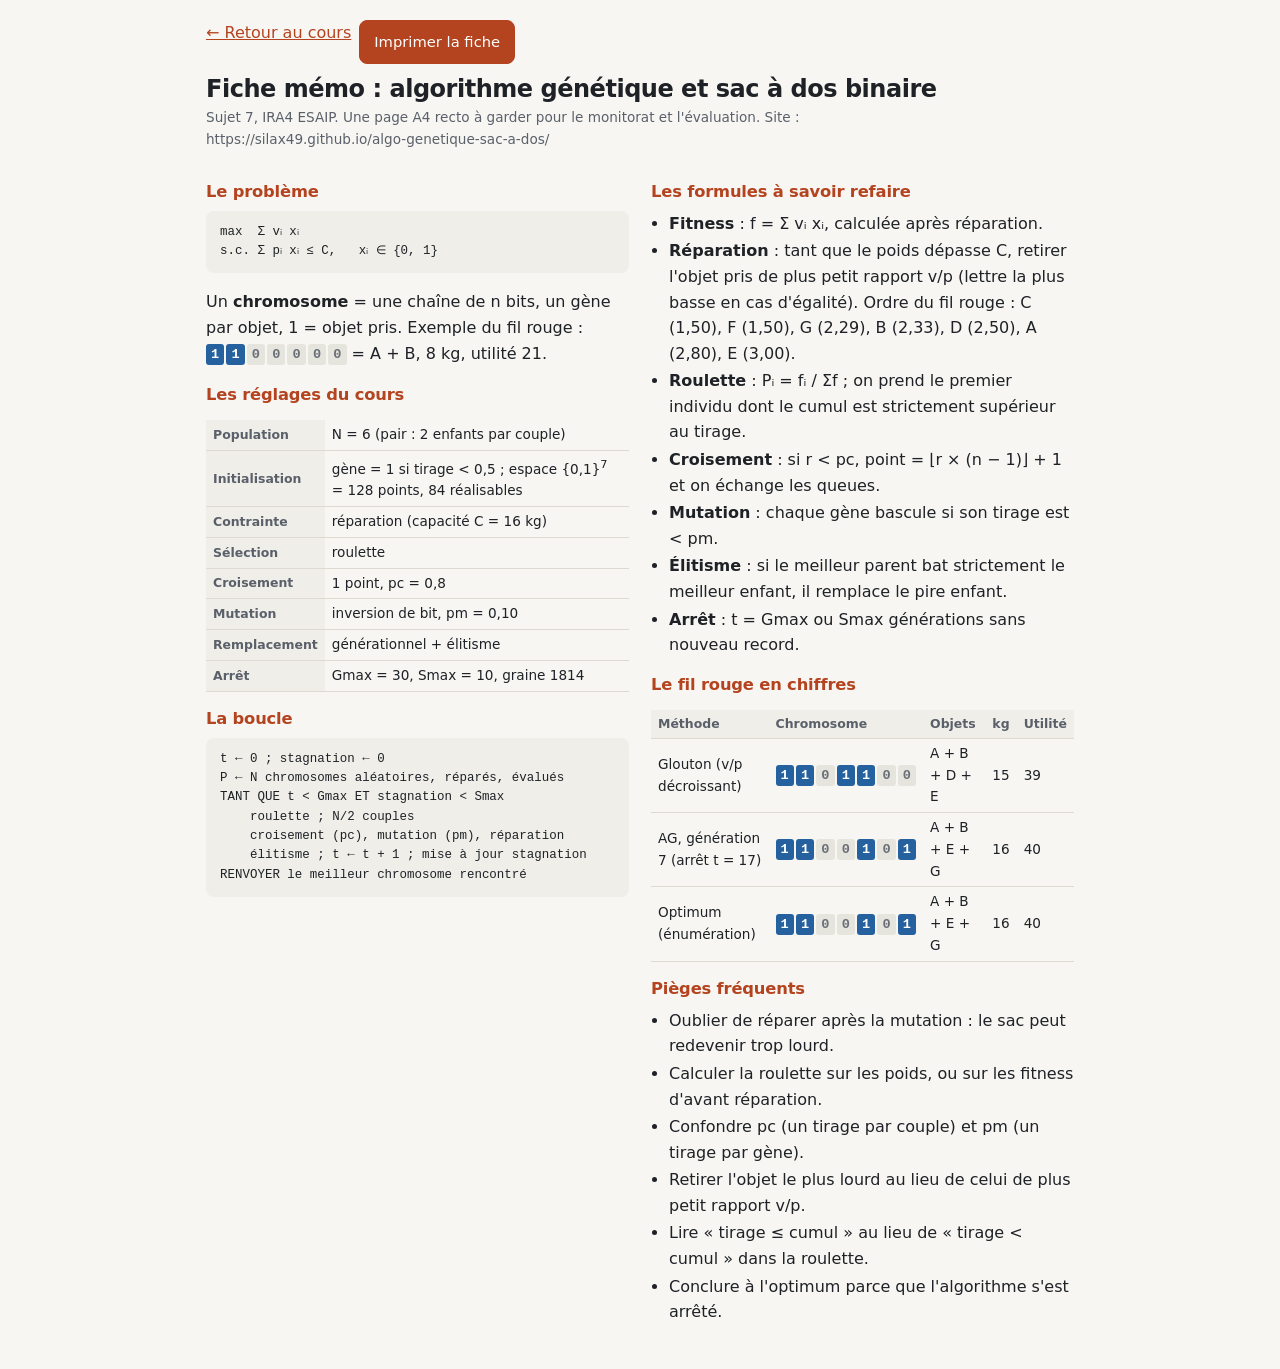
==== memo.html @ 8f65170e "Semaine 47 : fiche mémo imprimable et Word v2026-11-19 - memo.html : fiche d'une page A4, chiffres c" ====
<!doctype html>
<html lang="fr">
<head>
<meta charset="utf-8">
<meta name="viewport" content="width=device-width, initial-scale=1">
<title>Fiche mémo AG</title>
<meta name="description" content="Fiche mémo imprimable : algorithme génétique sur le sac à dos binaire (ESAIP, IRA4, sujet 7).">
<link rel="stylesheet" href="style.css">
<style>
.memo{max-width:900px;margin:0 auto;padding:20px 16px 40px}
.memo h1{font-size:1.5rem;margin:0 0 4px}
.memo .sous{color:var(--muted);font-size:.85rem;margin:0 0 14px}
.memo h2{font-size:1.02rem;margin:14px 0 6px;color:var(--accent)}
.memo .cols{display:grid;grid-template-columns:minmax(0,1fr) minmax(0,1fr);gap:0 22px}.memo .cols>div{min-width:0}.memo pre.algo{white-space:pre-wrap}
@media (max-width:700px){.memo .cols{grid-template-columns:1fr}}
.memo ul{margin:4px 0;padding-left:18px}.memo li{margin:2px 0}
.memo table{font-size:.85rem}.memo td,.memo th{padding:4px 7px;white-space:normal}
.memo pre.algo{font-size:.78rem;margin:6px 0}
.memo .barre{display:flex;flex-wrap:wrap;gap:8px;margin:0 0 12px}
@media print{
  @page{size:A4;margin:11mm}
  body{background:#fff;color:#000;font-size:10.5px;line-height:1.35}
  .memo{padding:0;max-width:none}.memo .barre{display:none}
  .memo h1{font-size:16px}.memo h2{font-size:12px;margin:8px 0 3px;color:#000}
  .memo .cols{grid-template-columns:1fr 1fr;gap:0 14px}
  .memo table{font-size:9.5px}.memo pre.algo{font-size:8.5px;background:#f2f2f2;padding:6px 8px}
  .chrom i{width:1.2em;height:1.35em}
  a{color:#000;text-decoration:none}
}
</style>
</head>
<body>
<main class="memo">
  <div class="barre"><a href="index.html">← Retour au cours</a><button type="button" class="p" onclick="window.print()">Imprimer la fiche</button></div>
  <h1>Fiche mémo : algorithme génétique et sac à dos binaire</h1>
  <p class="sous">Sujet 7, IRA4 ESAIP. Une page A4 recto à garder pour le monitorat et l'évaluation. Site : https://silax49.github.io/algo-genetique-sac-a-dos/</p>

  <div class="cols">
  <div>
    <h2>Le problème</h2>
    <pre class="algo">max  Σ vᵢ xᵢ
s.c. Σ pᵢ xᵢ ≤ C,   xᵢ ∈ {0, 1}</pre>
    <p>Un <b>chromosome</b> = une chaîne de n bits, un gène par objet, 1 = objet pris. Exemple du fil rouge : <span id="mEx"></span>.</p>

    <h2>Les réglages du cours</h2>
    <div class="tab"><table id="mReg"></table></div>

    <h2>La boucle</h2>
    <pre class="algo">t ← 0 ; stagnation ← 0
P ← N chromosomes aléatoires, réparés, évalués
TANT QUE t &lt; Gmax ET stagnation &lt; Smax
    roulette ; N/2 couples
    croisement (pc), mutation (pm), réparation
    élitisme ; t ← t + 1 ; mise à jour stagnation
RENVOYER le meilleur chromosome rencontré</pre>
  </div>
  <div>
    <h2>Les formules à savoir refaire</h2>
    <ul>
      <li><b>Fitness</b> : f = Σ vᵢ xᵢ, calculée après réparation.</li>
      <li><b>Réparation</b> : tant que le poids dépasse C, retirer l'objet pris de plus petit rapport v/p (lettre la plus basse en cas d'égalité). Ordre du fil rouge : <span id="mOrdre"></span>.</li>
      <li><b>Roulette</b> : Pᵢ = fᵢ / Σf ; on prend le premier individu dont le cumul est strictement supérieur au tirage.</li>
      <li><b>Croisement</b> : si r &lt; pc, point = ⌊r × (n − 1)⌋ + 1 et on échange les queues.</li>
      <li><b>Mutation</b> : chaque gène bascule si son tirage est &lt; pm.</li>
      <li><b>Élitisme</b> : si le meilleur parent bat strictement le meilleur enfant, il remplace le pire enfant.</li>
      <li><b>Arrêt</b> : t = Gmax ou Smax générations sans nouveau record.</li>
    </ul>

    <h2>Le fil rouge en chiffres</h2>
    <div class="tab"><table id="mRes"></table></div>

    <h2>Pièges fréquents</h2>
    <ul>
      <li>Oublier de réparer après la mutation : le sac peut redevenir trop lourd.</li>
      <li>Calculer la roulette sur les poids, ou sur les fitness d'avant réparation.</li>
      <li>Confondre pc (un tirage par couple) et pm (un tirage par gène).</li>
      <li>Retirer l'objet le plus lourd au lieu de celui de plus petit rapport v/p.</li>
      <li>Lire « tirage ≤ cumul » au lieu de « tirage &lt; cumul » dans la roulette.</li>
      <li>Conclure à l'optimum parce que l'algorithme s'est arrêté.</li>
    </ul>
  </div>
  </div>
</main>
<script src="js/ag.js"></script>
<script src="js/donnees.js"></script>
<script>
(function () {
  "use strict";
  const { FIL_ROUGE: PB, REGLAGES: R } = DONNEES;
  const $ = id => document.getElementById(id);
  const virg = (x, d) => x.toFixed(d).replace(".", ",");
  const chrom = g => '<span class="chrom">' + g.map(b => "<i" + (b ? ' class="u"' : "") + ">" + b + "</i>").join("") + "</span>";
  const sac = g => PB.objets.filter((_, i) => g[i]).map(o => o.id).join(" + ");
  const run = AG.executer(PB, R), gl = AG.glouton(PB), ex = AG.exact(PB);
  const g0 = [1, 1, 0, 0, 0, 0, 0], pv0 = AG.poidsValeur(g0, PB.objets);
  $("mEx").innerHTML = chrom(g0) + " = " + sac(g0) + ", " + pv0.p + " kg, utilité " + pv0.v;
  $("mOrdre").textContent = AG.ordreReparation(PB.objets).map(i => PB.objets[i].id + " (" + virg(PB.objets[i].v / PB.objets[i].p, 2) + ")").join(", ");
  const lignes = [
    ["Population", "N = " + R.N + " (pair : 2 enfants par couple)"],
    ["Initialisation", "gène = 1 si tirage &lt; 0,5 ; espace {0,1}<sup>" + PB.objets.length + "</sup> = " + ex.total + " points, " + ex.realisables + " réalisables"],
    ["Contrainte", "réparation (capacité C = " + PB.C + " kg)"],
    ["Sélection", "roulette"],
    ["Croisement", "1 point, pc = " + virg(R.pc, 1)],
    ["Mutation", "inversion de bit, pm = " + virg(R.pm, 2)],
    ["Remplacement", "générationnel + élitisme"],
    ["Arrêt", "Gmax = " + R.Gmax + ", Smax = " + R.Smax + ", graine " + R.graine]
  ];
  $("mReg").innerHTML = "<tbody>" + lignes.map(l => "<tr><th>" + l[0] + "</th><td>" + l[1] + "</td></tr>").join("") + "</tbody>";
  const res = [
    ["Glouton (v/p décroissant)", chrom(gl.g), sac(gl.g), gl.p, gl.f],
    ["AG, génération " + run.meilleur.generation + " (arrêt t = " + (run.generations.length - 1) + ")", chrom(run.meilleur.g), sac(run.meilleur.g), run.meilleur.p, run.meilleur.f],
    ["Optimum (énumération)", chrom(ex.g), sac(ex.g), ex.p, ex.f]
  ];
  $("mRes").innerHTML = "<thead><tr><th>Méthode</th><th>Chromosome</th><th>Objets</th><th>kg</th><th>Utilité</th></tr></thead><tbody>" +
    res.map(l => "<tr>" + l.map(c => "<td>" + c + "</td>").join("") + "</tr>").join("") + "</tbody>";
  window.__MEMO = { run, gl, ex };
})();
</script>
</body>
</html>
---- style.css ----
:root{--bg:#f7f6f2;--surface:#fff;--surface-2:#efeee8;--border:#dcdad1;--text:#1e2126;--muted:#5a606a;--accent:#b4431f;--accent-soft:#f8e2d8;--bleu:#25619e;--vert:#23804f;--gene1:#25619e;--gene1t:#fff;--gene0:#e5e4dd;--gene0t:#6a6f78;--mut:#c9831a;color-scheme:light}
@media (prefers-color-scheme:dark){:root:not([data-theme="light"]){--bg:#14161a;--surface:#1c1f25;--surface-2:#262a31;--border:#343943;--text:#e9e9e5;--muted:#a2a8b2;--accent:#f0875f;--accent-soft:#44281d;--bleu:#7fb2e6;--vert:#5cc48c;--gene1:#7fb2e6;--gene1t:#10202f;--gene0:#2d3139;--gene0t:#99a0aa;--mut:#eeb04f;color-scheme:dark}}
:root[data-theme="dark"]{--bg:#14161a;--surface:#1c1f25;--surface-2:#262a31;--border:#343943;--text:#e9e9e5;--muted:#a2a8b2;--accent:#f0875f;--accent-soft:#44281d;--bleu:#7fb2e6;--vert:#5cc48c;--gene1:#7fb2e6;--gene1t:#10202f;--gene0:#2d3139;--gene0t:#99a0aa;--mut:#eeb04f;color-scheme:dark}
*{box-sizing:border-box}html{scroll-behavior:smooth}
body{margin:0;background:var(--bg);color:var(--text);font:16px/1.6 system-ui,-apple-system,"Segoe UI",Roboto,sans-serif}
.wrap{max-width:900px;margin:0 auto;padding:0 16px}
a{color:var(--accent)}
header.hero{padding:44px 0 20px}
.hero .sur{font-size:.85rem;color:var(--muted);margin:0 0 8px}
h1{font-size:clamp(1.8rem,5vw,2.7rem);line-height:1.15;margin:0 0 12px;letter-spacing:-.02em}
.hero p.acc{font-size:1.1rem;max-width:62ch;margin:0}
nav.som{position:sticky;top:0;z-index:5;background:var(--bg);border-bottom:1px solid var(--border);margin-bottom:12px}
nav.som div{display:flex;gap:16px;overflow-x:auto;padding:10px 16px;max-width:900px;margin:0 auto;font-size:.88rem;white-space:nowrap}
nav.som a{color:var(--muted);text-decoration:none}nav.som a:hover{color:var(--accent)}
section{padding:26px 0;border-bottom:1px solid var(--border)}
h2{font-size:1.45rem;margin:0 0 10px;letter-spacing:-.01em}
h3{font-size:1.05rem;margin:22px 0 6px}
p{max-width:72ch}
.tab{overflow-x:auto;margin:12px 0}
table{border-collapse:collapse;font-size:.9rem;font-variant-numeric:tabular-nums;width:100%}
th,td{padding:6px 9px;border-bottom:1px solid var(--border);text-align:left;white-space:nowrap}
th{font-size:.78rem;color:var(--muted);font-weight:600;background:var(--surface-2)}
td.n,th.n{text-align:right}
tr.best td{background:var(--accent-soft)}
.chrom{display:inline-flex;gap:2px;font:600 .85rem ui-monospace,Menlo,Consolas,monospace;vertical-align:middle}
.chrom i{font-style:normal;width:1.35em;height:1.55em;display:flex;align-items:center;justify-content:center;border-radius:3px;background:var(--gene0);color:var(--gene0t)}
.chrom i.u{background:var(--gene1);color:var(--gene1t)}
.chrom i.m{outline:2px solid var(--mut);outline-offset:1px}
.chrom i.cut{margin-left:7px}
.card{background:var(--surface);border:1px solid var(--border);border-radius:10px;padding:16px;margin:14px 0}
details{background:var(--surface);border:1px solid var(--border);border-radius:10px;padding:10px 14px;margin:10px 0}
summary{cursor:pointer;font-weight:600}
details p,details ul{margin:8px 0}
.choix{color:var(--bleu);font-weight:600}
ul{padding-left:20px;max-width:72ch}
.reg{display:grid;grid-template-columns:repeat(auto-fit,minmax(135px,1fr));gap:10px;margin-bottom:12px}
.reg label{font-size:.82rem;color:var(--muted);display:block}
.reg input{width:100%;padding:7px 8px;font:inherit;border:1px solid var(--border);border-radius:6px;background:var(--surface-2);color:var(--text)}
.btns{display:flex;flex-wrap:wrap;gap:8px;margin:8px 0}
button{font:inherit;font-size:.92rem;padding:9px 14px;min-height:42px;border-radius:8px;border:1px solid var(--border);background:var(--surface-2);color:var(--text);cursor:pointer}
button:hover{border-color:var(--accent)}button.p{background:var(--accent);border-color:var(--accent);color:#fff}
:root:not([data-theme="light"]) button.p{color:#fff}
.stats{display:grid;grid-template-columns:repeat(auto-fit,minmax(120px,1fr));gap:8px;margin:12px 0}
.stat{background:var(--surface-2);border-radius:8px;padding:8px 10px}.stat b{display:block;font-size:1.2rem;font-variant-numeric:tabular-nums}.stat span{font-size:.76rem;color:var(--muted)}
.chart{height:250px}canvas{width:100%;height:100%;display:block}
.leg{display:flex;flex-wrap:wrap;gap:14px;font-size:.8rem;color:var(--muted);margin-top:6px}
.leg span::before{content:"";display:inline-block;width:16px;height:3px;background:var(--c);margin-right:6px;vertical-align:middle}
.note{font-size:.86rem;color:var(--muted)}
pre.algo{background:var(--surface-2);border-radius:8px;padding:12px 14px;overflow-x:auto;font:.84rem/1.55 ui-monospace,Menlo,Consolas,monospace}
footer{padding:26px 0 44px;font-size:.84rem;color:var(--muted)}
figure{margin:14px 0}figure img{max-width:100%;height:auto;border:1px solid var(--border);border-radius:8px}figcaption{font-size:.82rem;color:var(--muted)}
.chrom i.s1{box-shadow:inset 0 -4px 0 var(--accent)}.chrom i.s2{box-shadow:inset 0 -4px 0 var(--vert)}
.chrom i.r{opacity:.45;text-decoration:line-through}
.an-l{display:flex;flex-wrap:wrap;align-items:center;gap:8px;margin:8px 0}.an-lab{min-width:4.6em;font-size:.84rem;color:var(--muted)}.an-p{font-size:.84rem;color:var(--muted)}
#anEtape{font-weight:600;margin:6px 0 2px}#anTexte{min-height:3.2em}
button[aria-pressed="true"]{border-color:var(--accent);background:var(--accent-soft)}
.qz{padding:12px 14px}.qz-q{margin:0 0 6px}.qz-e{margin:8px 0 0;font-size:.92rem}
button.bon{border-color:var(--vert);box-shadow:inset 0 0 0 1px var(--vert)}button.faux{border-color:var(--accent);text-decoration:line-through}
button:disabled{cursor:default}
.df-grille{display:grid;grid-template-columns:repeat(auto-fill,minmax(150px,1fr));gap:8px;margin-bottom:10px}
.df-o{text-align:left;display:flex;flex-direction:column;gap:2px}.df-pv{font-size:.8rem;color:var(--muted)}
.df-trop{color:var(--accent)}#dfMsg{min-height:3em}
@media print{#animation .btns,#quiz .btns button:not(.bon){display:none}
nav.som,#simulateur .btns,#simulateur .reg{display:none}details{border:0}details>*{display:block}}
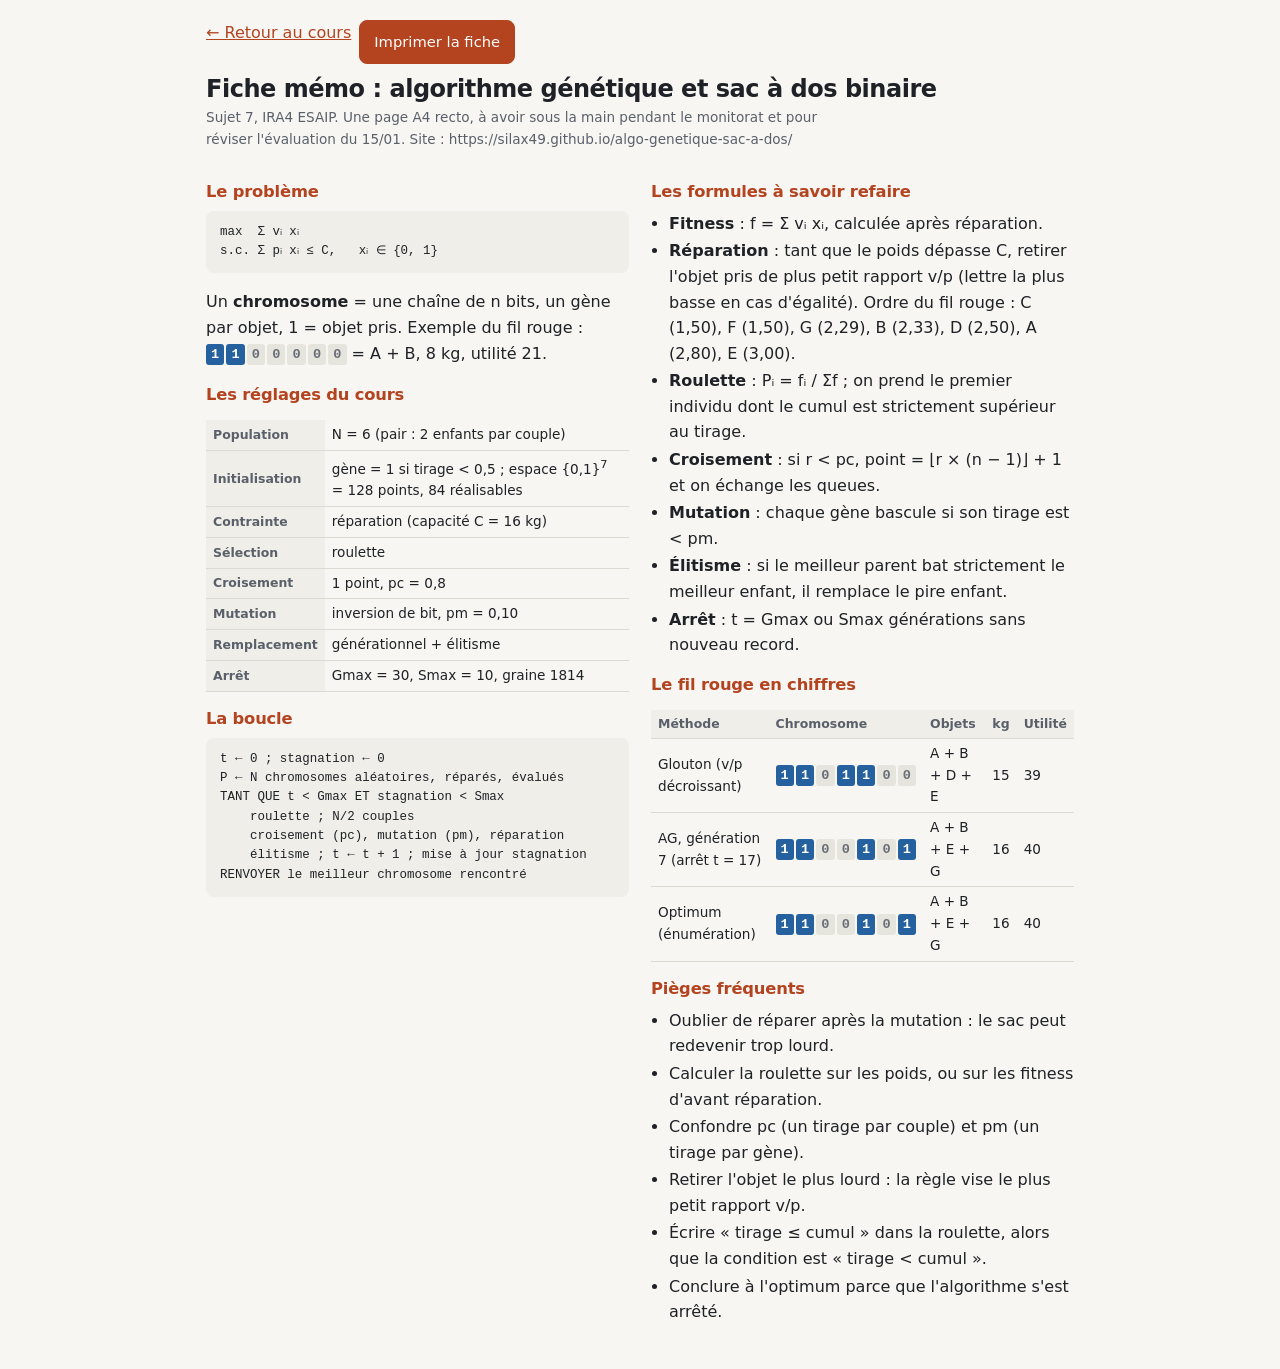
==== commit a68142b8: "Semaine 48 : section « Trouve l'erreur », passe humaniser et Word v2026-11-26 - Trouve l'erreur : qu" ====
--- a/memo.html
+++ b/memo.html
@@ -33,7 +33,7 @@
 <main class="memo">
   <div class="barre"><a href="index.html">← Retour au cours</a><button type="button" class="p" onclick="window.print()">Imprimer la fiche</button></div>
   <h1>Fiche mémo : algorithme génétique et sac à dos binaire</h1>
-  <p class="sous">Sujet 7, IRA4 ESAIP. Une page A4 recto à garder pour le monitorat et l'évaluation. Site : https://silax49.github.io/algo-genetique-sac-a-dos/</p>
+  <p class="sous">Sujet 7, IRA4 ESAIP. Une page A4 recto, à avoir sous la main pendant le monitorat et pour réviser l'évaluation du 15/01. Site : https://silax49.github.io/algo-genetique-sac-a-dos/</p>
 
   <div class="cols">
   <div>
@@ -74,8 +74,8 @@
       <li>Oublier de réparer après la mutation : le sac peut redevenir trop lourd.</li>
       <li>Calculer la roulette sur les poids, ou sur les fitness d'avant réparation.</li>
       <li>Confondre pc (un tirage par couple) et pm (un tirage par gène).</li>
-      <li>Retirer l'objet le plus lourd au lieu de celui de plus petit rapport v/p.</li>
-      <li>Lire « tirage ≤ cumul » au lieu de « tirage &lt; cumul » dans la roulette.</li>
+      <li>Retirer l'objet le plus lourd : la règle vise le plus petit rapport v/p.</li>
+      <li>Écrire « tirage ≤ cumul » dans la roulette, alors que la condition est « tirage &lt; cumul ».</li>
       <li>Conclure à l'optimum parce que l'algorithme s'est arrêté.</li>
     </ul>
   </div>
--- a/style.css
+++ b/style.css
@@ -60,5 +60,6 @@
 .df-grille{display:grid;grid-template-columns:repeat(auto-fill,minmax(150px,1fr));gap:8px;margin-bottom:10px}
 .df-o{text-align:left;display:flex;flex-direction:column;gap:2px}.df-pv{font-size:.8rem;color:var(--muted)}
 .df-trop{color:var(--accent)}#dfMsg{min-height:3em}
+.pg-l{margin:6px 0 0;padding-left:22px}.pg-l li{margin:6px 0}.pg-l button{width:100%;text-align:left;min-height:0;padding:7px 10px}
 @media print{#animation .btns,#quiz .btns button:not(.bon){display:none}
 nav.som,#simulateur .btns,#simulateur .reg{display:none}details{border:0}details>*{display:block}}
